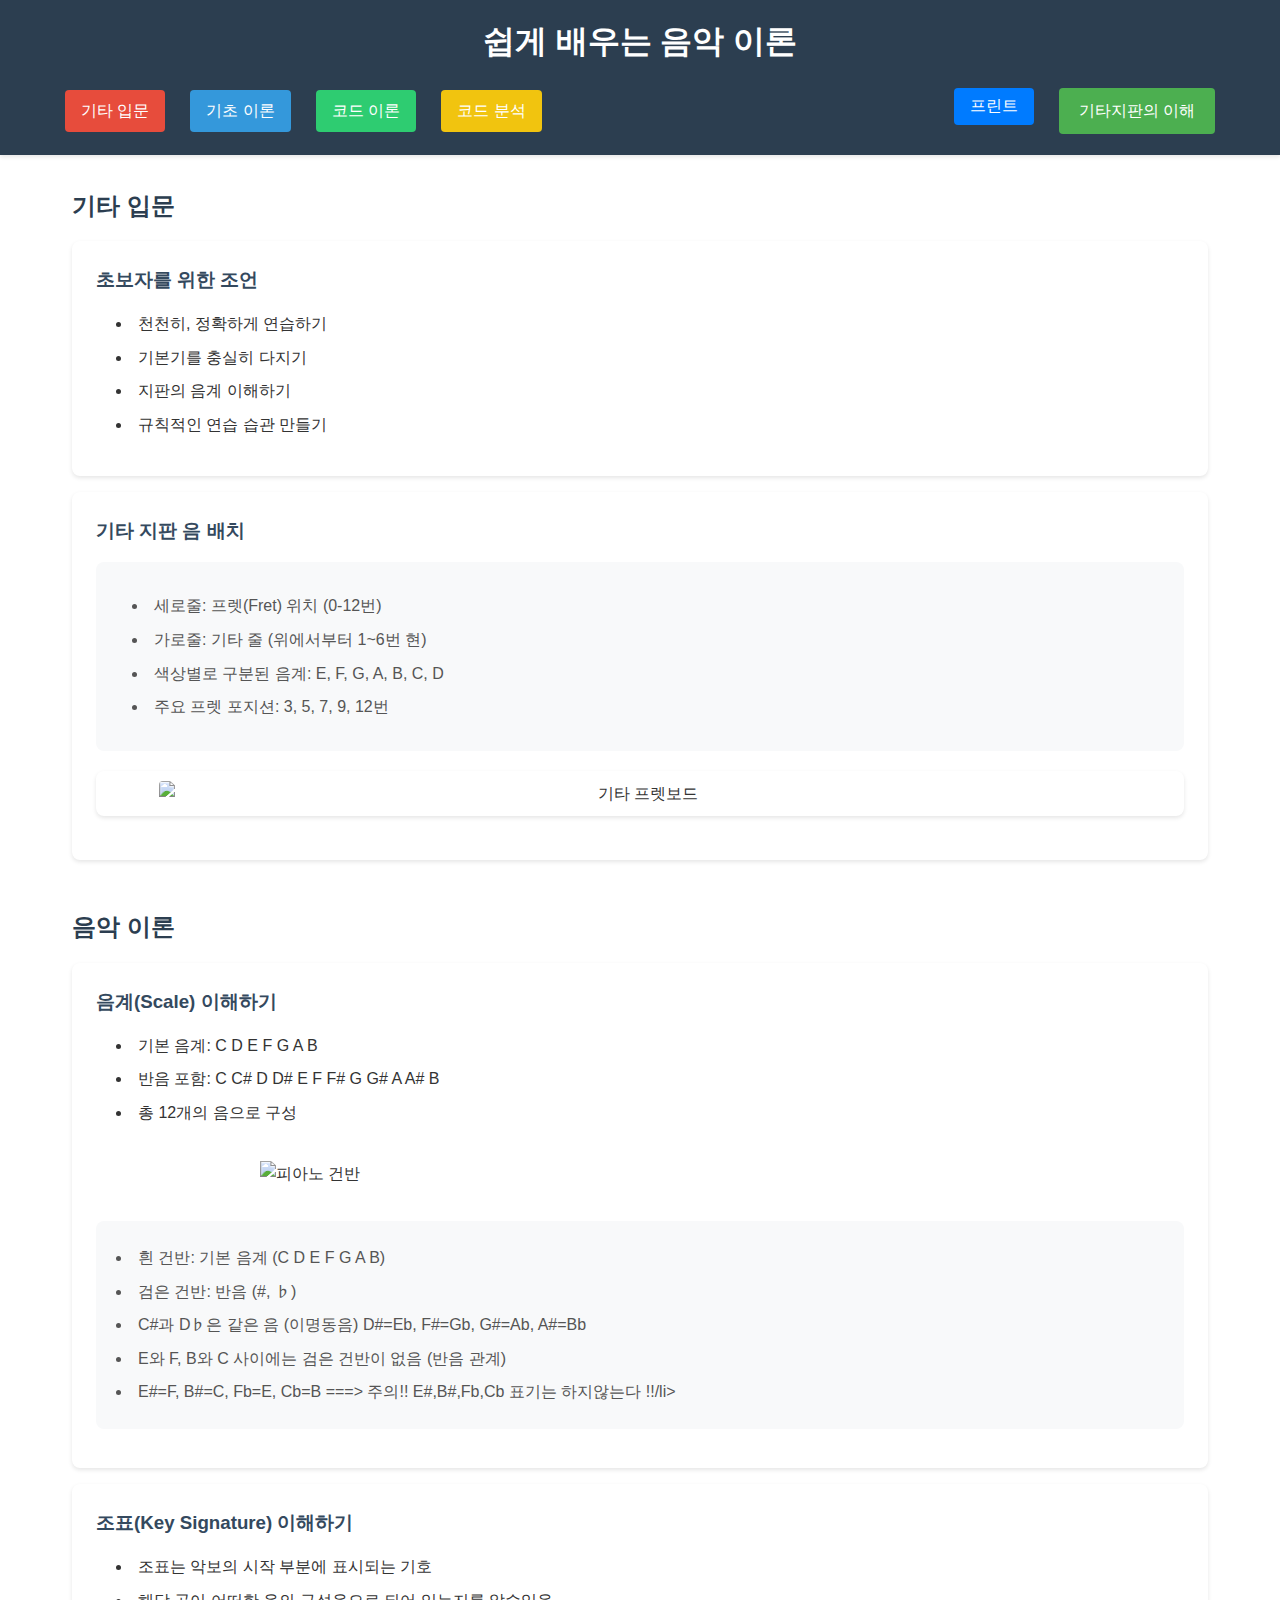
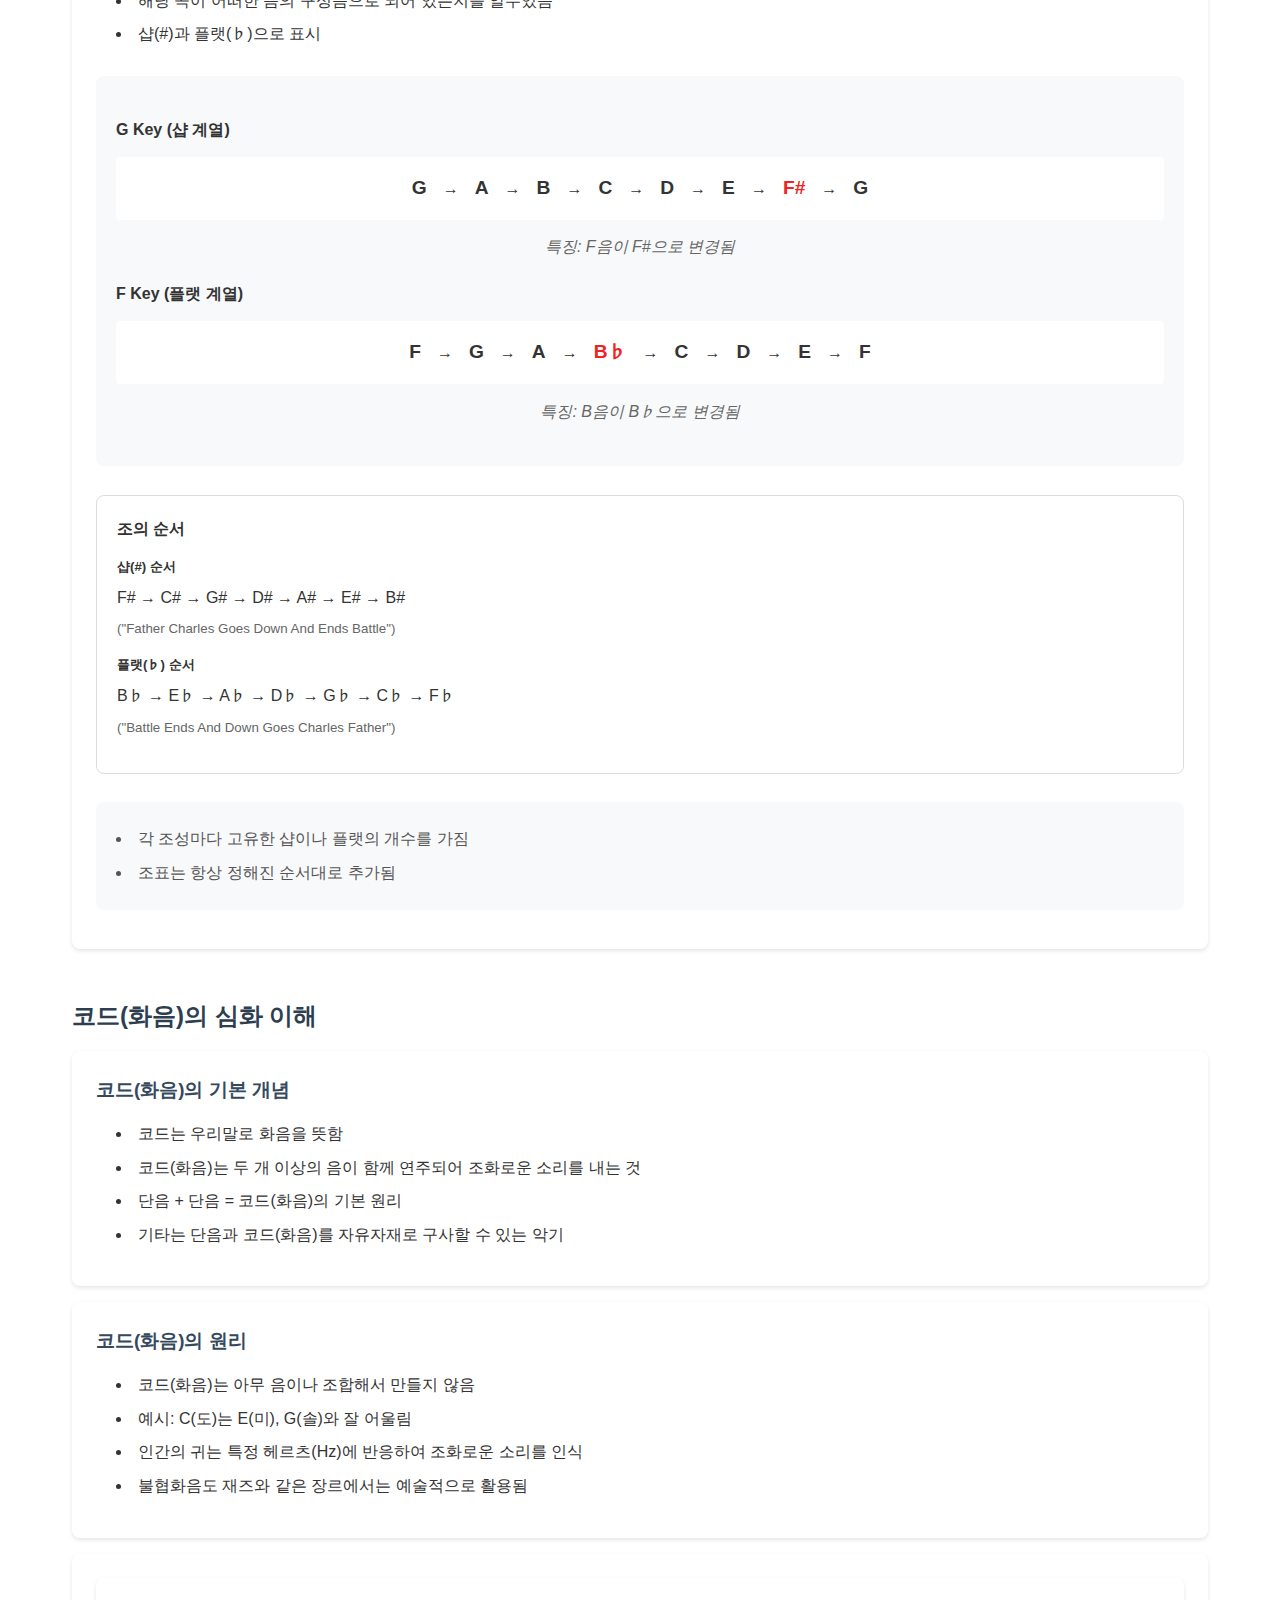
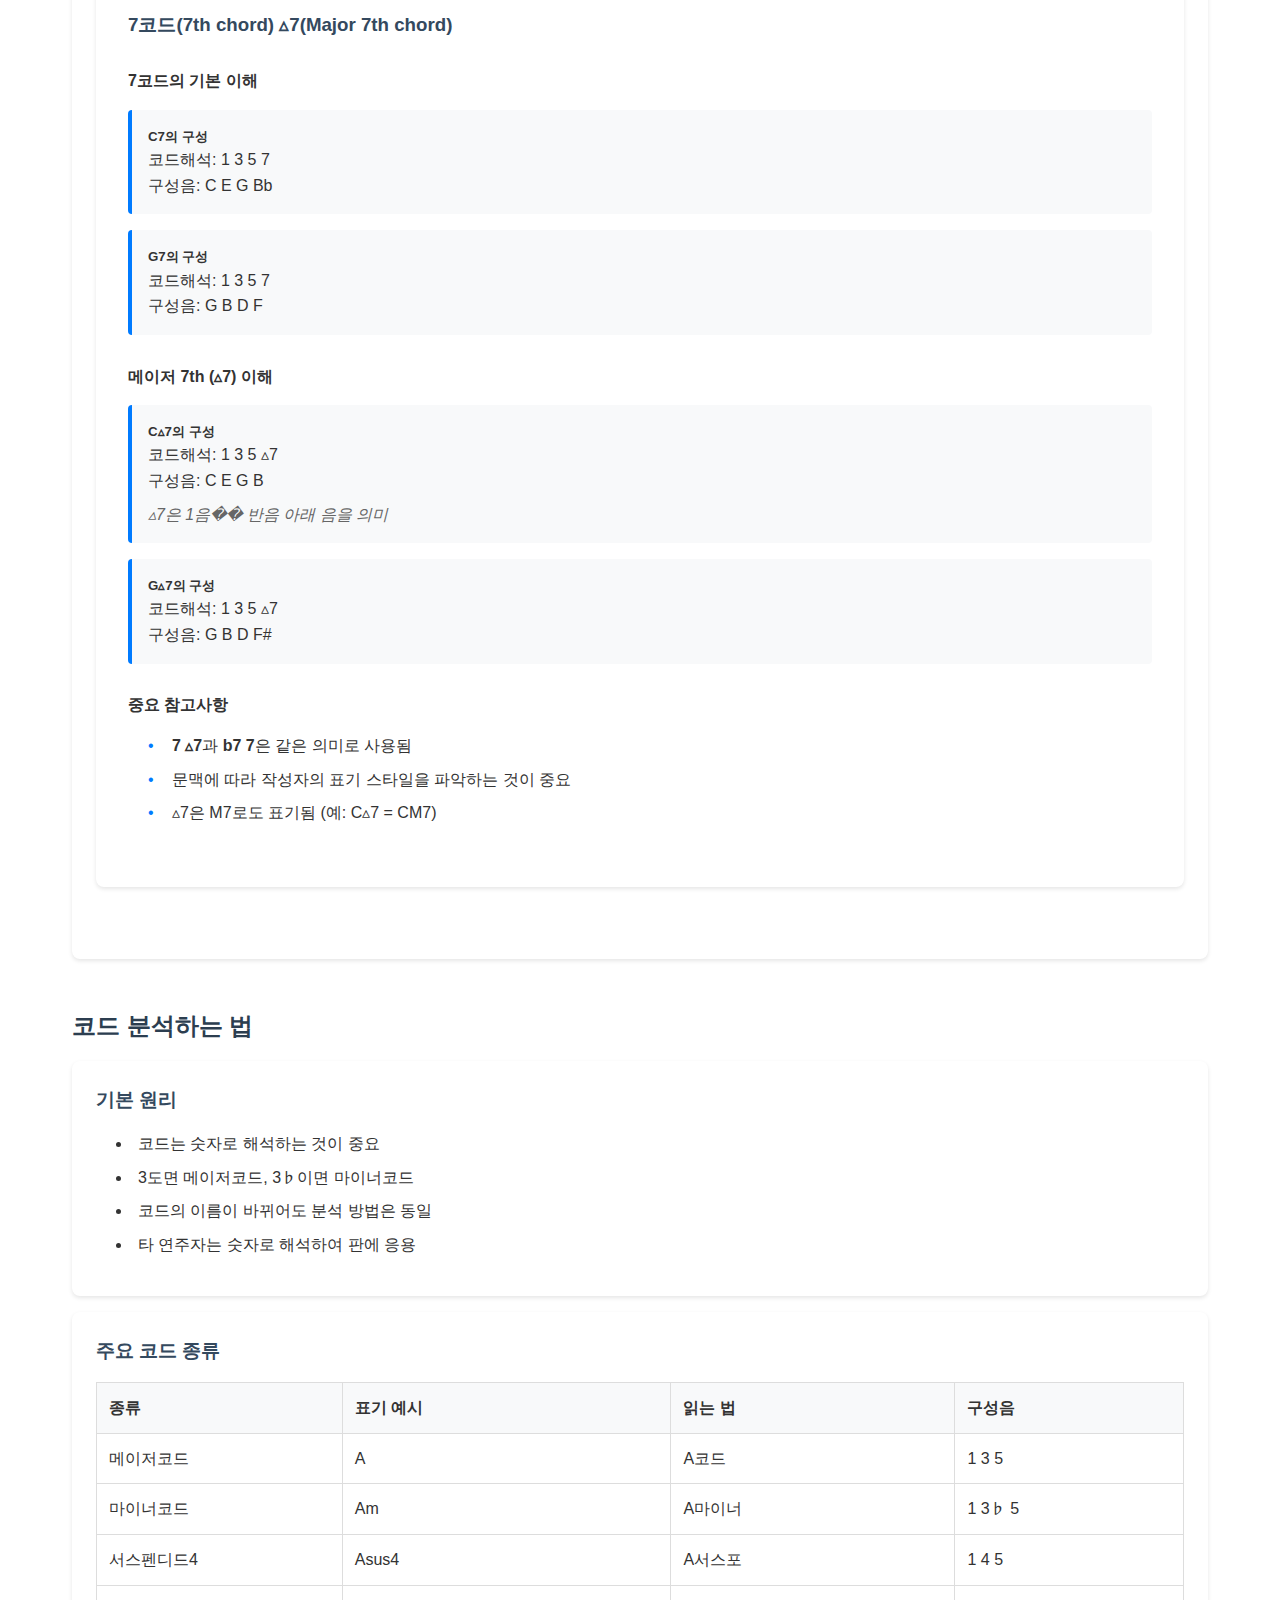
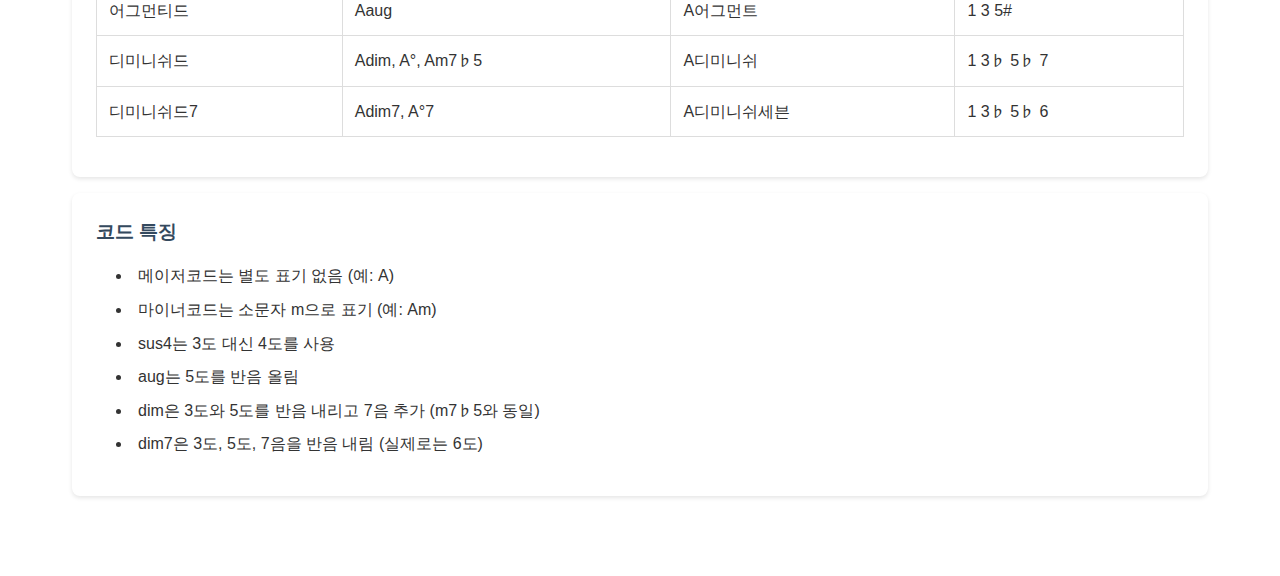
==== index.html @ e6c4d8d7 "Add files via upload" ====
<!DOCTYPE html>
<html lang="ko">
<head>
    <meta charset="utf-8">
    <title>쉽게 배우는 음악 이론</title>
    <link rel="stylesheet" href="style.css">
</head>
<body>
    <header>
        <h1>쉽게 배우는 음악 이론</h1>
        <nav>
            <ul>
                <div class="left-menu">
                    <li><a href="#guitar">기타 입문</a></li>
                    <li><a href="#basic">기초 이론</a></li>
                    <li><a href="#chord">코드 이론</a></li>
                    <li><a href="#chord-analysis">코드 분석</a></li>
                </div>
                <div class="right-menu">
                    <li><button onclick="window.print()" class="print-button">프린트</button></li>
                    <li><a href="fretboard.html" class="fretboard-button">기타지판의 이해</a></li>
                </div>
            </ul>
        </nav>
    </header>

    <main>
        <section id="guitar">
            <h2>기타 입문</h2>
            <div class="card">
                <h3>초보자를 위한 조언</h3>
                <ul>
                    <li>천천히, 정확하게 연습하기</li>
                    <li>기본기를 충실히 다지기</li>
                    <li>지판의 음계 이해하기</li>
                    <li>규칙적인 연습 습관 만들기</li>
                </ul>
            </div>

            <div class="card">
                <h3>기타 지판 음 배치</h3>
                <div class="fretboard-info">
                    <ul>
                        <li>세로줄: 프렛(Fret) 위치 (0-12번)</li>
                        <li>가로줄: 기타 줄 (위에서부터 1~6번 현)</li>
                        <li>색상별로 구분된 음계: E, F, G, A, B, C, D</li>
                        <li>주요 프렛 포지션: 3, 5, 7, 9, 12번</li>
                    </ul>
                </div>
                <div class="fretboard-container">
                    <img src="https://img1.daumcdn.net/thumb/R1280x0/?scode=mtistory2&fname=https%3A%2F%2Fblog.kakaocdn.net%2Fdn%2FcdEcaD%2FbtqDxvPH2CM%2F6kgVRKcQ5xBCrFmKII4WZ1%2Fimg.jpg" alt="기타 프렛보드" class="fretboard-image">
                </div>
            </div>
        </section>

        <section id="basic">
            <h2>음악 이론</h2>
            <div class="card">
                <h3>음계(Scale) 이해하기</h3>
                <ul>
                    <li>기본 음계: C D E F G A B</li>
                    <li>반음 포함: C C# D D# E F F# G G# A A# B</li>
                    <li>총 12개의 음으로 구성</li>
                </ul>
                
                <div class="piano-keyboard">
                    <img src="https://img1.daumcdn.net/thumb/R1280x0/?scode=mtistory2&fname=https%3A%2F%2Fblog.kakaocdn.net%2Fdn%2Fcqr8pn%2FbtsKnEsdoUC%2FKgVTXkWUJKGyU7qWvfPHV1%2Fimg.png" 
                         alt="피아노 건반" 
                         class="piano-image">
                </div>

                <ul class="piano-notes-info">
                    <li>흰 건반: 기본 음계 (C D E F G A B)</li>
                    <li>검은 건반: 반음 (#, ♭)</li>
                    <li>C#과 D♭은 같은 음 (이명동음) D#=Eb, F#=Gb, G#=Ab, A#=Bb</li>
                    <li>E와 F, B와 C 사이에는 검은 건반이 없음 (반음 관계)</li>
                    <li>E#=F, B#=C,  Fb=E, Cb=B  ===> 주의!! E#,B#,Fb,Cb 표기는 하지않는다 !!/li>
                </ul>
            </div>

            <div class="card">
                <h3>조표(Key Signature) 이해하기</h3>
                <ul>
                    <li>조표는 악보의 시작 부분에 표시되는 기호</li>
                    <li>해당 곡이 어떠한 음의 구성음으로 되어 있는지를 알수있음</li>
                    <li>샵(#)과 플랫(♭)으로 표시</li>
                </ul>

                <div class="key-signature">
                    <div class="key-example">
                        <h4>G Key (샵 계열)</h4>
                        <div class="scale-notes">
                            <span>G</span> →
                            <span>A</span> →
                            <span>B</span> →
                            <span>C</span> →
                            <span>D</span> →
                            <span>E</span> →
                            <span class="highlight">F#</span> →
                            <span>G</span>
                        </div>
                        <p class="key-info">특징: F음이 F#으로 변경됨</p>
                    </div>

                    <div class="key-example">
                        <h4>F Key (플랫 계열)</h4>
                        <div class="scale-notes">
                            <span>F</span> →
                            <span>G</span> →
                            <span>A</span> →
                            <span class="highlight">B♭</span> →
                            <span>C</span> →
                            <span>D</span> →
                            <span>E</span> →
                            <span>F</span>
                        </div>
                        <p class="key-info">특징: B음이 B♭으로 변경됨</p>
                    </div>
                </div>

                <div class="key-circle">
                    <h4>조의 순서</h4>
                    <div class="sharp-order">
                        <h5>샵(#) 순서</h5>
                        <p>F# → C# → G# → D# → A# → E# → B#</p>
                        <small>("Father Charles Goes Down And Ends Battle")</small>
                    </div>
                    <div class="flat-order">
                        <h5>플랫(♭) 순서</h5>
                        <p>B♭ → E♭ → A♭ → D♭ → G♭ → C♭ → F♭</p>
                        <small>("Battle Ends And Down Goes Charles Father")</small>
                    </div>
                </div>

                <ul class="key-tips">
                    
                    <li>각 조성마다 고유한 샵이나 플랫의 개수를 가짐</li>
                    <li>조표는 항상 정해진 순서대로 추가됨</li>
                </ul>
            </div>
        </section>

        <section id="chord">
            <h2>코드(화음)의 심화 이해</h2>
            <div class="card">
                <h3>코드(화음)의 기본 개념</h3>
                <ul>
                    <li>코드는 우리말로 화음을 뜻함</li>
                    <li>코드(화음)는 두 개 이상의 음이 함께 연주되어 조화로운 소리를 내는 것</li>
                    <li>단음 + 단음 = 코드(화음)의 기본 원리</li>
                    <li>기타는 단음과 코드(화음)를 자유자재로 구사할 수 있는 악기</li>
                </ul>
            </div>

            <div class="card">
                <h3>코드(화음)의 원리</h3>
                <ul>
                    <li>코드(화음)는 아무 음이나 조합해서 만들지 않음</li>
                    <li>예시: C(도)는 E(미), G(솔)와 잘 어울림</li>
                    <li>인간의 귀는 특정 헤르츠(Hz)에 반응하여 조화로운 소리를 인식</li>
                    <li>불협화음도 재즈와 같은 장르에서는 예술적으로 활용됨</li>
                </ul>
            </div>

            <div class="card">
                <section class="chord-section">
                    <h3>7코드(7th chord) ▵7(Major 7th chord)</h3>
                    
                    <div class="chord-explanation">
                        <h4>7코드의 기본 이해</h4>
                        
                        <div class="chord-example">
                            <h5>C7의 구성</h5>
                            <p>코드해석: 1 3 5 7</p>
                            <p>구성음: C E G Bb</p>
                        </div>

                        <div class="chord-example">
                            <h5>G7의 구성</h5>
                            <p>코드해석: 1 3 5 7</p>
                            <p>구성음: G B D F</p>
                        </div>
                    </div>

                    <div class="major-seventh">
                        <h4>메이저 7th (▵7) 이해</h4>
                        
                        <div class="chord-example">
                            <h5>C▵7의 구성</h5>
                            <p>코드해석: 1 3 5 ▵7</p>
                            <p>구성음: C E G B</p>
                            <p class="note">▵7은 1음�� 반음 아래 음을 의미</p>
                        </div>

                        <div class="chord-example">
                            <h5>G▵7의 구성</h5>
                            <p>코드해석: 1 3 5 ▵7</p>
                            <p>구성음: G B D F#</p>
                        </div>
                    </div>

                    <div class="important-notes">
                        <h4>중요 참고사항</h4>
                        <ul>
                            <li><strong>7 ▵7</strong>과 <strong>b7 7</strong>은 같은 의미로 사용됨</li>
                            <li>문맥에 따라 작성자의 표기 스타일을 파악하는 것이 중요</li>
                            <li>▵7은 M7로도 표기됨 (예: C▵7 = CM7)</li>
                        </ul>
                    </div>
                </section>
            </div>
        </section>

        <section id="chord-analysis">
            <h2>코드 분석하는 법</h2>
            <div class="card">
                <h3>기본 원리</h3>
                <ul>
                    <li>코드는 숫자로 해석하는 것이 중요</li>
                    <li>3도면 메이저코드, 3♭이면 마이너코드</li>
                    <li>코드의 이름이 바뀌어도 분석 방법은 동일</li>
                    <li>타 연주자는 숫자로 해석하여 판에 응용</li>
                </ul>
            </div>

            <div class="card">
                <h3>주요 코드 종류</h3>
                <table>
                    <tr>
                        <th>종류</th>
                        <th>표기 예시</th>
                        <th>읽는 법</th>
                        <th>구성음</th>
                    </tr>
                    <tr>
                        <td>메이저코드</td>
                        <td>A</td>
                        <td>A코드</td>
                        <td>1 3 5</td>
                    </tr>
                    <tr>
                        <td>마이너코드</td>
                        <td>Am</td>
                        <td>A마이너</td>
                        <td>1 3♭ 5</td>
                    </tr>
                    <tr>
                        <td>서스펜디드4</td>
                        <td>Asus4</td>
                        <td>A서스포</td>
                        <td>1 4 5</td>
                    </tr>
                    <tr>
                        <td>어그먼티드</td>
                        <td>Aaug</td>
                        <td>A어그먼트</td>
                        <td>1 3 5#</td>
                    </tr>
                    <tr>
                        <td>디미니쉬드</td>
                        <td>Adim, A°, Am7♭5</td>
                        <td>A디미니쉬</td>
                        <td>1 3♭ 5♭ 7</td>
                    </tr>
                    <tr>
                        <td>디미니쉬드7</td>
                        <td>Adim7, A°7</td>
                        <td>A디미니쉬세븐</td>
                        <td>1 3♭ 5♭ 6</td>
                    </tr>
                </table>
            </div>

            <div class="card">
                <h3>코드 특징</h3>
                <ul>
                    <li>메이저코드는 별도 표기 없음 (예: A)</li>
                    <li>마이너코드는 소문자 m으로 표기 (예: Am)</li>
                    <li>sus4는 3도 대신 4도를 사용</li>
                    <li>aug는 5도를 반음 올림</li>
                    <li>dim은 3도와 5도를 반음 내리고 7음 추가 (m7♭5와 동일)</li>
                    <li>dim7은 3도, 5도, 7음을 반음 내림 (실제로는 6도)</li>
                </ul>
            </div>
        </section>
    </main>
</body>
</html>
---- style.css ----
* {
    margin: 0;
    padding: 0;
    box-sizing: border-box;
}

body {
    font-family: 'Noto Sans KR', sans-serif;
    line-height: 1.6;
    color: #333;
}

header {
    background-color: #2c3e50;
    padding: 1rem;
    box-shadow: 0 2px 4px rgba(0,0,0,0.1);
}

header h1 {
    color: white;
    text-align: center;
    margin-bottom: 1rem;
}

nav {
    max-width: 1200px;
    margin: 0 auto;
    padding: 0 20px;
}

nav ul {
    list-style: none;
    padding: 0;
    margin: 0;
    display: flex;
    justify-content: space-between;
    align-items: center;
    width: 100%;
}

/* 왼쪽 메뉴 그룹 */
.left-menu {
    display: flex;
    gap: 15px;
}

/* 오른쪽 메뉴 그룹 */
.right-menu {
    display: flex;
    gap: 15px;
}

nav ul li {
    margin: 5px;
}

nav a, .print-button, .fretboard-button {
    display: inline-block;
    padding: 8px 16px;
    border-radius: 4px;
    text-decoration: none;
    font-weight: 500;
    transition: all 0.3s ease;
    color: white;
    background-color: #34495e;
    border: none;
    cursor: pointer;
}

nav a[href="#guitar"] {
    background-color: #e74c3c;
}

nav a[href="#basic"] {
    background-color: #3498db;
}

nav a[href="#chord"] {
    background-color: #2ecc71;
}

nav a[href="#chord-analysis"] {
    background-color: #f1c40f;
}

.print-button {
    background-color: #9b59b6;
}

.fretboard-button {
    background-color: #e67e22;
}

nav a:hover, .print-button:hover, .fretboard-button:hover {
    transform: translateY(-2px);
    box-shadow: 0 2px 8px rgba(0,0,0,0.2);
    opacity: 0.9;
}

@media (max-width: 768px) {
    nav ul {
        flex-direction: column;
        align-items: center;
    }

    nav ul li {
        width: 100%;
        max-width: 300px;
    }

    nav a, .print-button, .fretboard-button {
        display: block;
        text-align: center;
        width: 100%;
    }
}

@media print {
    nav {
        display: none;
    }
}

main {
    max-width: 1200px;
    margin: 0 auto;
    padding: 2rem;
}

section {
    margin-bottom: 3rem;
}

.card {
    background: white;
    border-radius: 8px;
    padding: 1.5rem;
    margin: 1rem 0;
    box-shadow: 0 2px 4px rgba(0,0,0,0.1);
}

h2 {
    color: #2c3e50;
    margin-bottom: 1rem;
}

h3 {
    color: #34495e;
    margin-bottom: 1rem;
}

ul {
    list-style-position: inside;
    margin-left: 1rem;
}

table {
    width: 100%;
    border-collapse: collapse;
    margin: 1rem 0;
}

th, td {
    padding: 0.75rem;
    border: 1px solid #ddd;
    text-align: left;
}

th {
    background-color: #f8f9fa;
}

.piano-keyboard {
    width: 100%;
    max-width: 800px;
    margin: 0 auto;
    padding: 20px;
}

.piano-image {
    width: 100%;
    height: auto;
    display: block;
}

.white-key {
    width: 60px;
    height: 180px;
    background: white;
    border: 1px solid #000;
    display: flex;
    flex-direction: column;
    align-items: center;
    justify-content: flex-end;
    padding-bottom: 20px;
    position: relative;
    z-index: 1;
}

.black-key {
    width: 40px;
    height: 120px;
    background: white;
    border: 1px solid #000;
    position: absolute;
    margin-left: -20px;
    z-index: 2;
    display: flex;
    flex-direction: column;
    align-items: center;
    justify-content: flex-end;
    padding-bottom: 20px;
}

.white-key span, .black-key span {
    font-size: 14px;
    color: #000;
    margin-bottom: 5px;
}

.piano-notes-info {
    margin-top: 2rem;
    padding: 1rem;
    background: #f8f9fa;
    border-radius: 8px;
}

.piano-notes-info li {
    margin-bottom: 0.5rem;
    color: #555;
}

.key-signature {
    margin: 1.8rem 0;
    padding: 20px;
    background: #f8f9fa;
    border-radius: 8px;
}

.key-example {
    margin: 1.35rem 0;
}

.scale-notes {
    margin: 0.9rem 0;
    display: flex;
    justify-content: center;
    align-items: center;
    gap: 1rem;
    padding: 1rem;
    background: white;
    border-radius: 4px;
}

.scale-notes span {
    font-weight: bold;
    font-size: 1.2em;
}

.scale-notes .highlight {
    color: #ee2323;
    font-weight: bold;
}

.key-info {
    color: #666;
    font-style: italic;
    text-align: center;
    margin-top: 0.5rem;
}

.key-circle {
    margin: 1.8rem 0;
    padding: 20px;
    background: white;
    border: 1px solid #ddd;
    border-radius: 8px;
}

.sharp-order, .flat-order {
    margin: 0.9rem 0;
}

.sharp-order h5, .flat-order h5 {
    color: #333;
    margin-bottom: 0.5rem;
}

.sharp-order small, .flat-order small {
    color: #666;
    display: block;
    margin-top: 0.5rem;
}

.key-tips {
    margin-top: 2rem;
    padding: 1rem;
    background: #f8f9fa;
    border-radius: 8px;
}

.key-tips li {
    margin-bottom: 0.5rem;
    color: #555;
}

.fretboard-container {
    width: 100%;
    margin: 20px 0;
    padding: 10px;
    background: #fff;
    border-radius: 8px;
    box-shadow: 0 2px 4px rgba(0,0,0,0.1);
}

.fretboard {
    background: #d4b895;
    padding: 15px;
    border-radius: 4px;
    border: 2px solid #8b7355;
}

.string {
    display: flex;
    justify-content: space-between;
    border-bottom: 2px solid #999;
    padding: 8px 0;
    position: relative;
}

.string:last-child {
    border-bottom: 3px solid #666;
}

.string span {
    width: 35px;
    height: 35px;
    display: flex;
    align-items: center;
    justify-content: center;
    font-weight: bold;
    color: #333;
    background: rgba(255, 255, 255, 0.2);
    border-radius: 50%;
    font-size: 0.9em;
}

.fret-numbers {
    display: flex;
    justify-content: space-between;
    padding: 10px 0;
    margin-top: 5px;
}

.fret-numbers span {
    width: 35px;
    text-align: center;
    font-weight: bold;
    color: #666;
}

/* 프렛 마커(도트) 표시 */
.fret-numbers span:nth-child(4),
.fret-numbers span:nth-child(6),
.fret-numbers span:nth-child(8),
.fret-numbers span:nth-child(10),
.fret-numbers span:nth-child(13) {
    position: relative;
}

.fret-numbers span:nth-child(4)::after,
.fret-numbers span:nth-child(6)::after,
.fret-numbers span:nth-child(8)::after,
.fret-numbers span:nth-child(10)::after,
.fret-numbers span:nth-child(13)::after {
    content: "•";
    position: absolute;
    top: -25px;
    left: 50%;
    transform: translateX(-50%);
    color: #666;
    font-size: 1.5em;
}

.fretboard-info {
    margin-top: 2rem;
    padding: 1rem;
    background: #f8f9fa;
    border-radius: 8px;
}

.fretboard-info h4 {
    margin-bottom: 1rem;
    color: #333;
}

.fretboard-info ul li {
    margin-bottom: 0.5rem;
    color: #555;
}

@media (max-width: 768px) {
    nav ul {
        flex-direction: column;
        align-items: center;
    }

    nav ul li {
        width: 100%;
        max-width: 300px;
    }

    nav a, .print-button, .fretboard-button {
        display: block;
        text-align: center;
        width: 100%;
    }
}

.fretboard-grid {
    border: 1px solid #000;
    padding: 20px;
    background: #fff;
    margin: 20px 0;
}

.string {
    display: grid;
    grid-template-columns: repeat(13, 1fr);
    border-bottom: 1px solid #000;
    height: 40px;
}

.string:last-of-type {
    border-bottom: 2px solid #000;
}

.string span {
    display: flex;
    align-items: center;
    justify-content: center;
    border-right: 1px solid #000;
    font-weight: bold;
    font-size: 0.9em;
}

.empty {
    border: 1px solid #000;
    border-radius: 50%;
    margin: 5px;
}

/* 음계별 색상 */
.note.e { color: #7B68EE; }
.note.f { color: #4169E1; }
.note.g { color: #3CB371; }
.note.a { color: #CD5C5C; }
.note.b { color: #DA70D6; }
.note.c { color: #90EE90; }
.note.d { color: #DAA520; }

.fret-numbers {
    display: grid;
    grid-template-columns: repeat(13, 1fr);
    margin-top: 10px;
    text-align: center;
}

.fret-numbers span {
    font-weight: bold;
    color: #666;
}

@media (max-width: 768px) {
    .string {
        height: 30px;
    }
    
    .string span {
        font-size: 0.8em;
    }
}

.fretboard-image {
    width: 100%;
    height: auto;
    display: block;
    border-radius: 4px;
}

.fretboard-info {
    margin-top: 1rem;
    padding: 1rem;
    background: #f8f9fa;
    border-radius: 8px;
}

.fretboard-info ul li {
    margin-bottom: 0.5rem;
    color: #555;
}

@media (max-width: 768px) {
    .fretboard-container {
        padding: 5px;
    }
    
    .fretboard-image {
        max-width: 100%;
    }
}

/* 프린트용 스타일 */
@media print {
    /* 프린트시 숨길 요소들 */
    header,
    nav,
    .print-button,
    .no-print {
        display: none !important;
    }

    /* A4 용지 설정 */
    @page {
        size: A4;
        margin: 2cm;
    }

    body {
        background: none;
        margin: 0;
        padding: 0;
    }

    main {
        max-width: none;
        padding: 0;
        margin: 0;
    }

    /* 섹션 페이지 나누기 설정 */
    section {
        page-break-before: always;
        margin-bottom: 2em;
        padding-top: 2em;
    }

    section:first-of-type {
        page-break-before: avoid;
    }

    /* 제목 설정 */
    h1 {
        font-size: 24pt;
        margin-bottom: 2em;
        text-align: center;
    }

    h2 {
        font-size: 18pt;
        margin-bottom: 1em;
        page-break-after: avoid;
    }

    h3 {
        font-size: 14pt;
        page-break-after: avoid;
    }

    /* 텍스트 설정 */
    p, li {
        font-size: 12pt;
        line-height: 1.5;
    }

    /* 이미지 설정 */
    img {
        max-width: 100%;
        page-break-inside: avoid;
    }

    /* 테이블 설정 */
    table {
        page-break-inside: avoid;
        font-size: 10pt;
    }

    /* 카드 스타일 수정 */
    .card {
        box-shadow: none;
        border: 1px solid #ddd;
        page-break-inside: avoid;
    }

    /* 피아노 키보드 설정 */
    .piano-keyboard {
        page-break-inside: avoid;
        transform: none;
        margin: 2em 0;
    }

    /* 프렛보드 설정 */
    .fretboard-container {
        page-break-inside: avoid;
        box-shadow: none;
    }

    /* 링크 URL 표시 */
    a[href]::after {
        content: " (" attr(href) ")";
        font-size: 10pt;
        color: #666;
    }

    /* 피아노 건반 프린트 설정 */
    .piano-keyboard {
        border: 1px solid #000;
        page-break-inside: avoid;
    }

    .white-key {
        border: 1px solid #000;
        background: #fff;
        color: #000;
    }

    .black-key {
        background: #fff; /* 흰색 배경으로 변경 */
        border: 2px solid #000; /* 진한 테두리 추가 */
        color: #000; /* 텍스트 색상 검정으로 */
        position: absolute;
        /* 기존 스타일 유지 */
    }

    /* 검은 건반임을 표시하기 위한 패턴 추가 */
    .black-key::before {
        content: '';
        position: absolute;
        top: 0;
        left: 0;
        right: 0;
        bottom: 0;
        background: repeating-linear-gradient(
            45deg,
            #000,
            #000 2px,
            #fff 2px,
            #fff 4px
        );
        opacity: 0.7;
    }

    /* 검은 건반의 텍스트가 패턴 위에 잘 보이도록 */
    .black-key span {
        position: relative;
        z-index: 1;
        background: #fff;
        padding: 2px;
    }
}

/* 프린트 버튼 스타일 */
.print-button {
    padding: 8px 16px;
    background: #007bff;
    color: white;
    border: none;
    border-radius: 4px;
    cursor: pointer;
    font-size: 1rem;
}

.print-button:hover {
    background: #0056b3;
}

.chord-section {
    padding: 2rem;
    background: #fff;
    border-radius: 8px;
    box-shadow: 0 2px 4px rgba(0,0,0,0.1);
}

.chord-explanation, .major-seventh, .important-notes {
    margin: 1.8rem 0;
}

.chord-example {
    background: #f8f9fa;
    padding: 1rem;
    margin: 1rem 0;
    border-left: 4px solid #007bff;
    border-radius: 4px;
}

.chord-example h4 {
    color: #007bff;
    margin-bottom: 0.5rem;
}

.note {
    color: #666;
    font-style: italic;
    margin-top: 0.5rem;
}

.important-notes ul {
    list-style-type: none;
    padding-left: 0;
}

.important-notes li {
    margin: 0.5rem 0;
    padding-left: 1.5rem;
    position: relative;
}

.important-notes li:before {
    content: "•";
    color: #007bff;
    position: absolute;
    left: 0;
}

/* 프렛보드 페이지 스타일 */
.fretboard-button {
    background-color: #4CAF50;
    color: white;
    padding: 10px 20px;
    border: none;
    border-radius: 4px;
    text-decoration: none;
    display: inline-block;
}

.fretboard-button:hover {
    background-color: #45a049;
}

.string-notes {
    width: 100%;
    border-collapse: collapse;
    margin: 20px 0;
}

.string-notes th, .string-notes td {
    border: 1px solid #ddd;
    padding: 8px;
    text-align: left;
}

.string-notes th {
    background-color: #f5f5f5;
}

.fretboard-container {
    margin: 20px 0;
    text-align: center;
}

.fretboard-image {
    max-width: 100%;
    height: auto;
}

.fretboard-explanation {
    margin-top: 20px;
    padding: 15px;
    background-color: #f9f9f9;
    border-radius: 4px;
}

/* 도수(계명) 섹션 스타일 */
blockquote {
    background: #f9f9f9;
    border-left: 4px solid #ccc;
    margin: 1.5em 10px;
    padding: 0.5em 10px;
    font-style: italic;
}

.note-table {
    overflow-x: auto;
    margin: 20px 0;
}

.note-table table {
    width: 100%;
    border-collapse: collapse;
    text-align: center;
}

.note-table td {
    border: 1px solid #ddd;
    padding: 8px;
    min-width: 40px;
}

.fretboard-images {
    display: flex;
    flex-direction: column;
    gap: 5px;
    margin: 10px 0;
}

.fretboard-image {
    max-width: 90%;
    height: auto;
    display: block;
    margin: 0 auto;
}

.card ul {
    padding-left: 20px;
    margin: 15px 0;
}

.card li {
    margin: 8px 0;
}

/* 프린트 스타일 최적화 */
@media print {
    /* 페이지 여백 최소화 */
    @page {
        margin: 0.5cm;
        size: auto;
    }

    /* 본문 여백 최소화 */
    body {
        margin: 0;
        padding: 0;
        min-height: 0 !important;
    }

    /* 컨테이너 최적화 */
    main {
        margin-bottom: 0;
        padding-bottom: 0;
    }

    /* 마지막 섹션 여백 제거 */
    section:last-child {
        margin-bottom: 0;
        padding-bottom: 0;
    }

    /* 마지막 카드 여백 제거 */
    .card:last-child {
        margin-bottom: 0;
        padding-bottom: 0;
    }

    /* 테이블 최적화 */
    table {
        page-break-inside: avoid;
        margin-bottom: 10px;
    }

    /* 불필���한 요소 숨기기 */
    footer, 
    .no-print {
        display: none !important;
    }

    /* 강제로 페이지 끝에서 잘리지 않도록 설정 */
    * {
        overflow: visible !important;
    }

    .fretboard-images {
        gap: 2px;
    }

    .fretboard-image {
        max-width: 85%;
        page-break-inside: avoid;
    }

    .fretboard-guide {
        margin: 10px 0;
        padding: 0;
    }

    .card {
        margin: 5px 0;
        padding: 5px;
    }
}

/* 네비게이션 컨테이너 스타일 */
nav {
    max-width: 1200px;
    margin: 0 auto;
    padding: 0 20px;
}

nav ul {
    list-style: none;
    padding: 0;
    margin: 0;
    display: flex;
    justify-content: space-between;
    align-items: center;
    width: 100%;
}

/* 왼쪽 메뉴 그룹 */
.left-menu {
    display: flex;
    gap: 15px;
}

/* 오른쪽 메뉴 그룹 */
.right-menu {
    display: flex;
    gap: 15px;
}

/* HTML 구조 수정 */
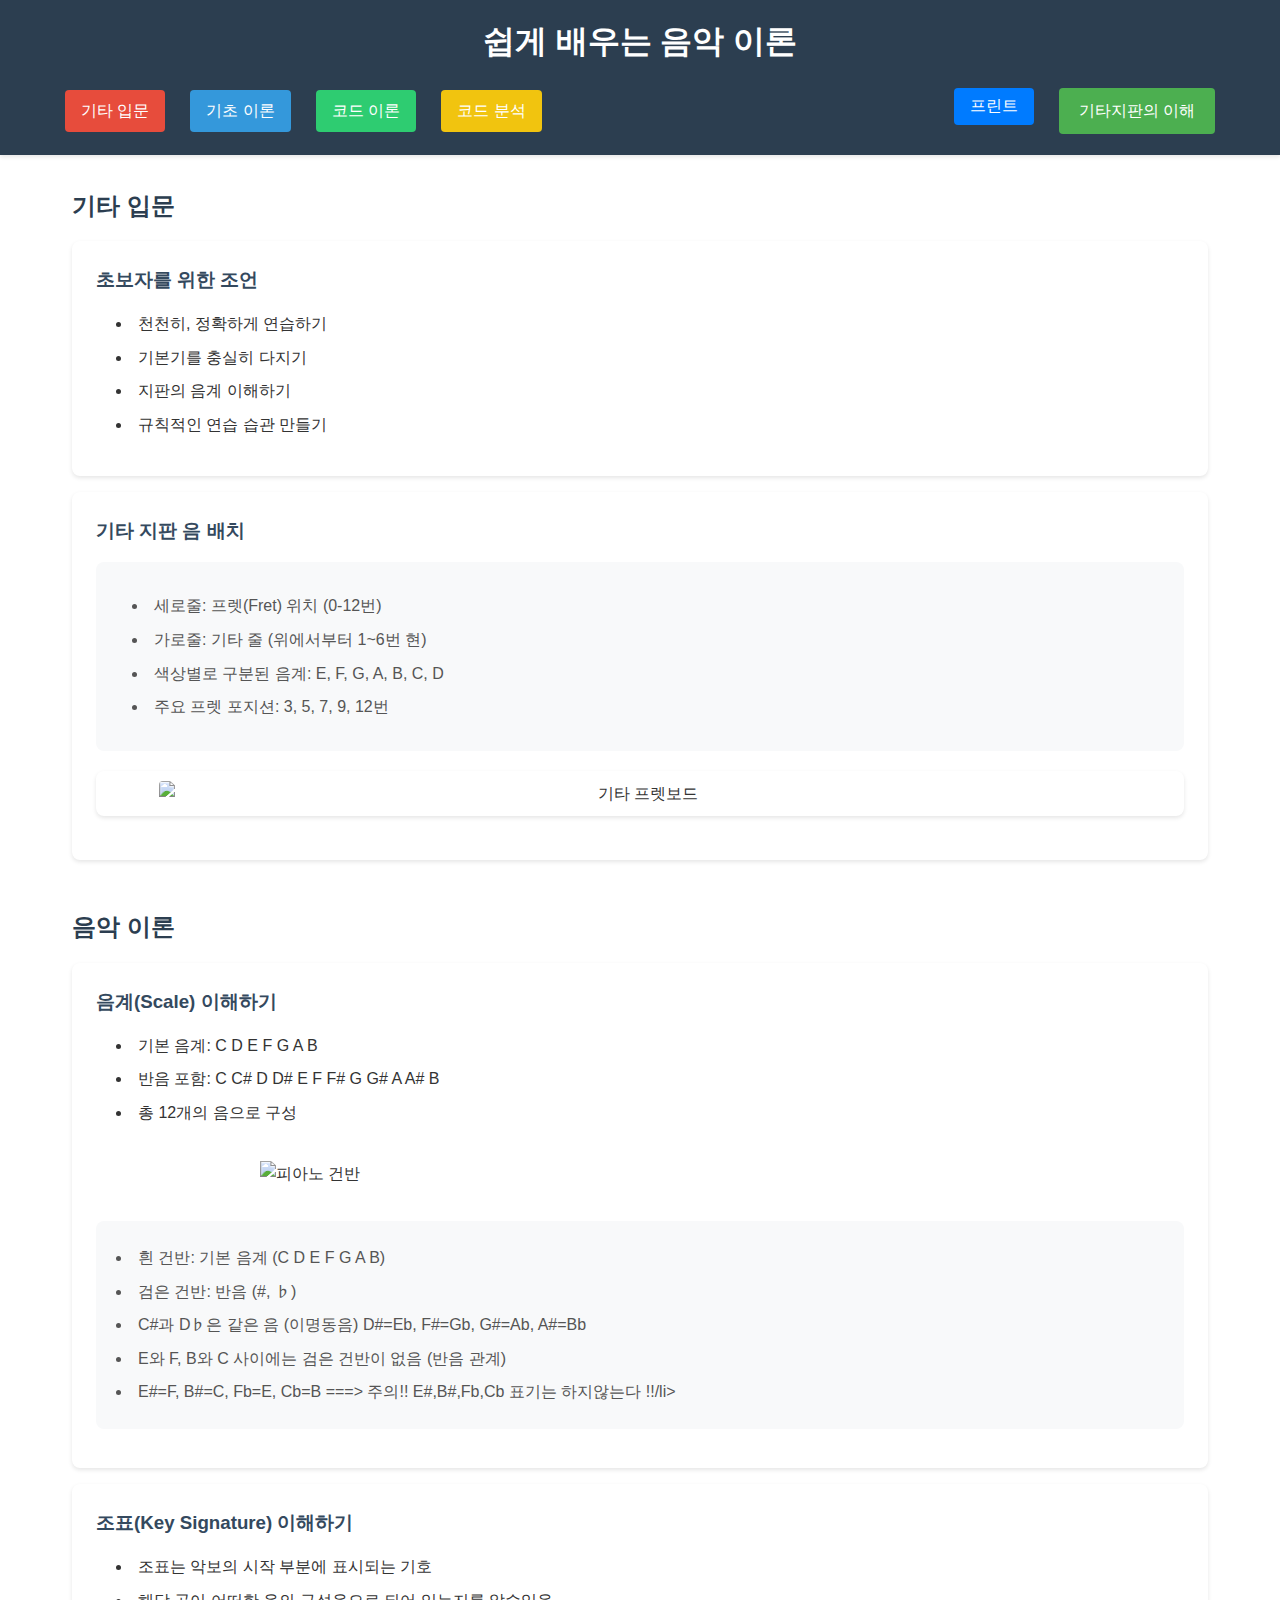
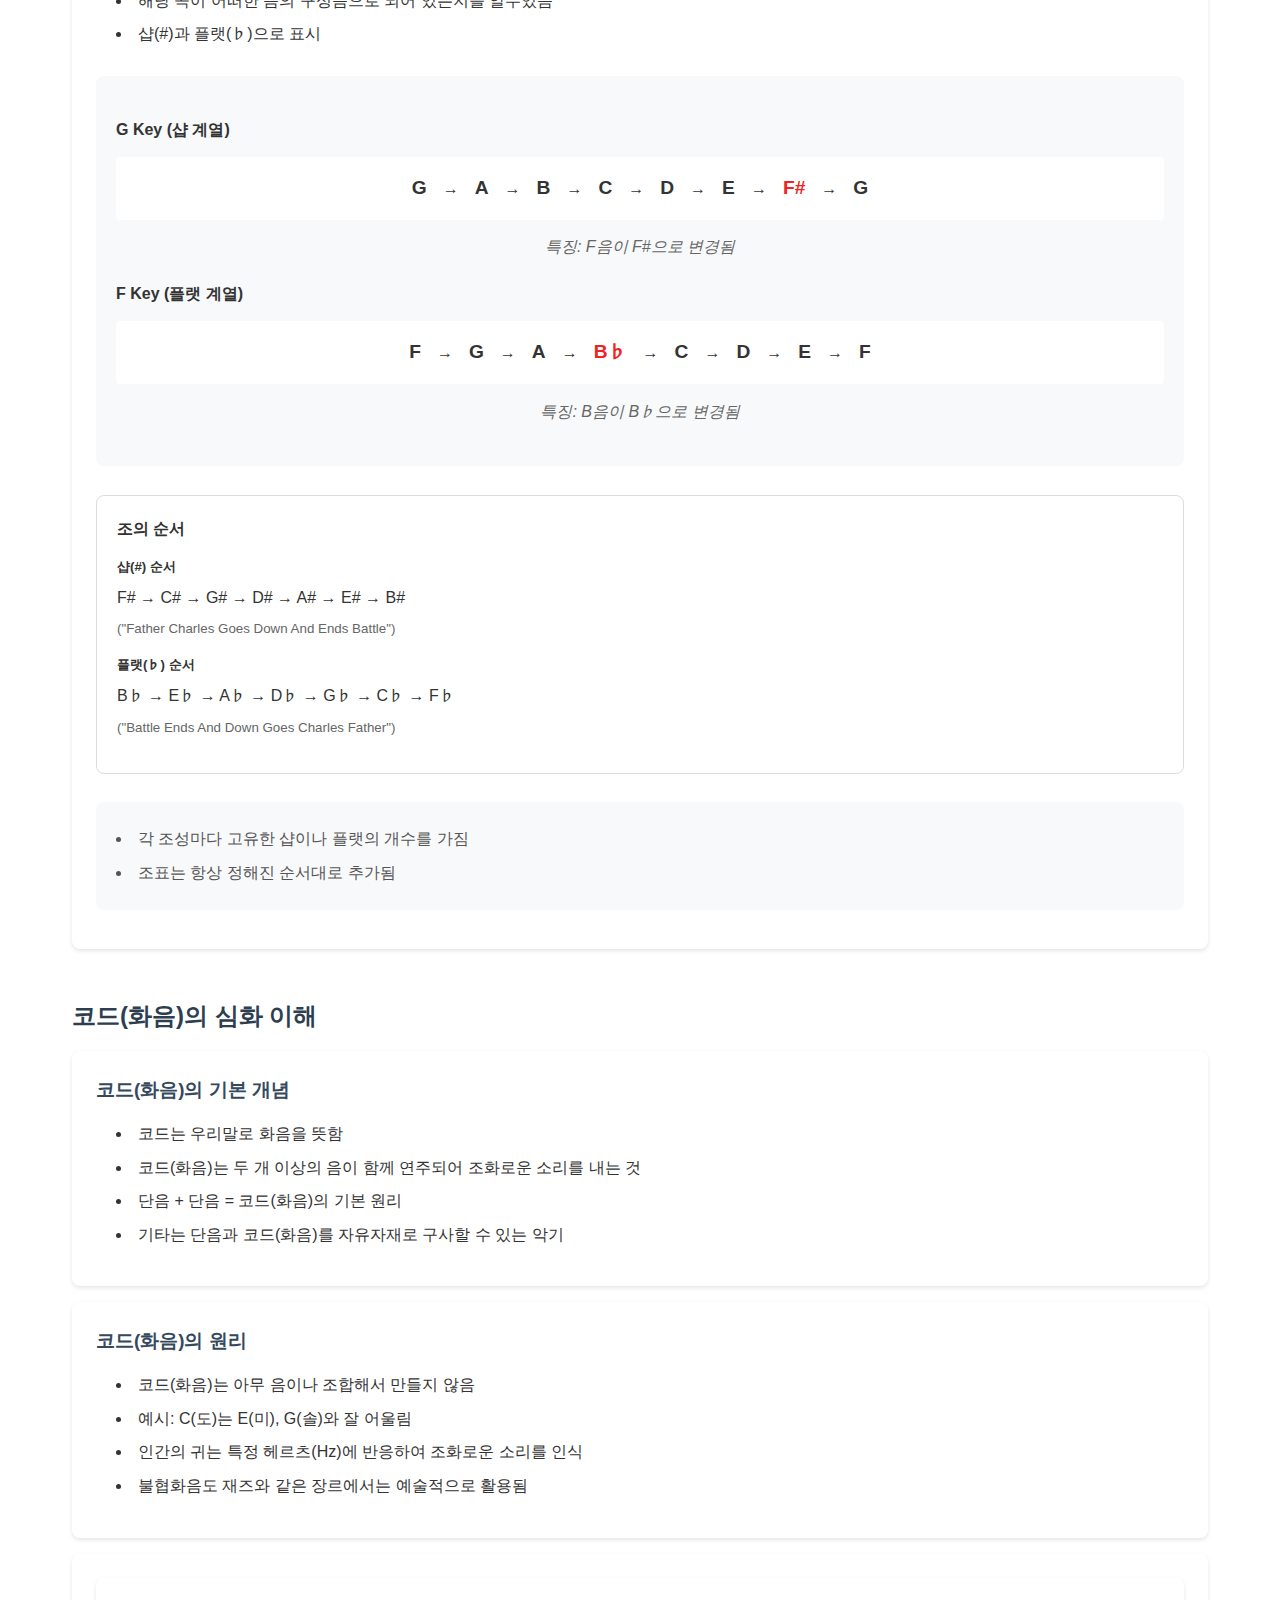
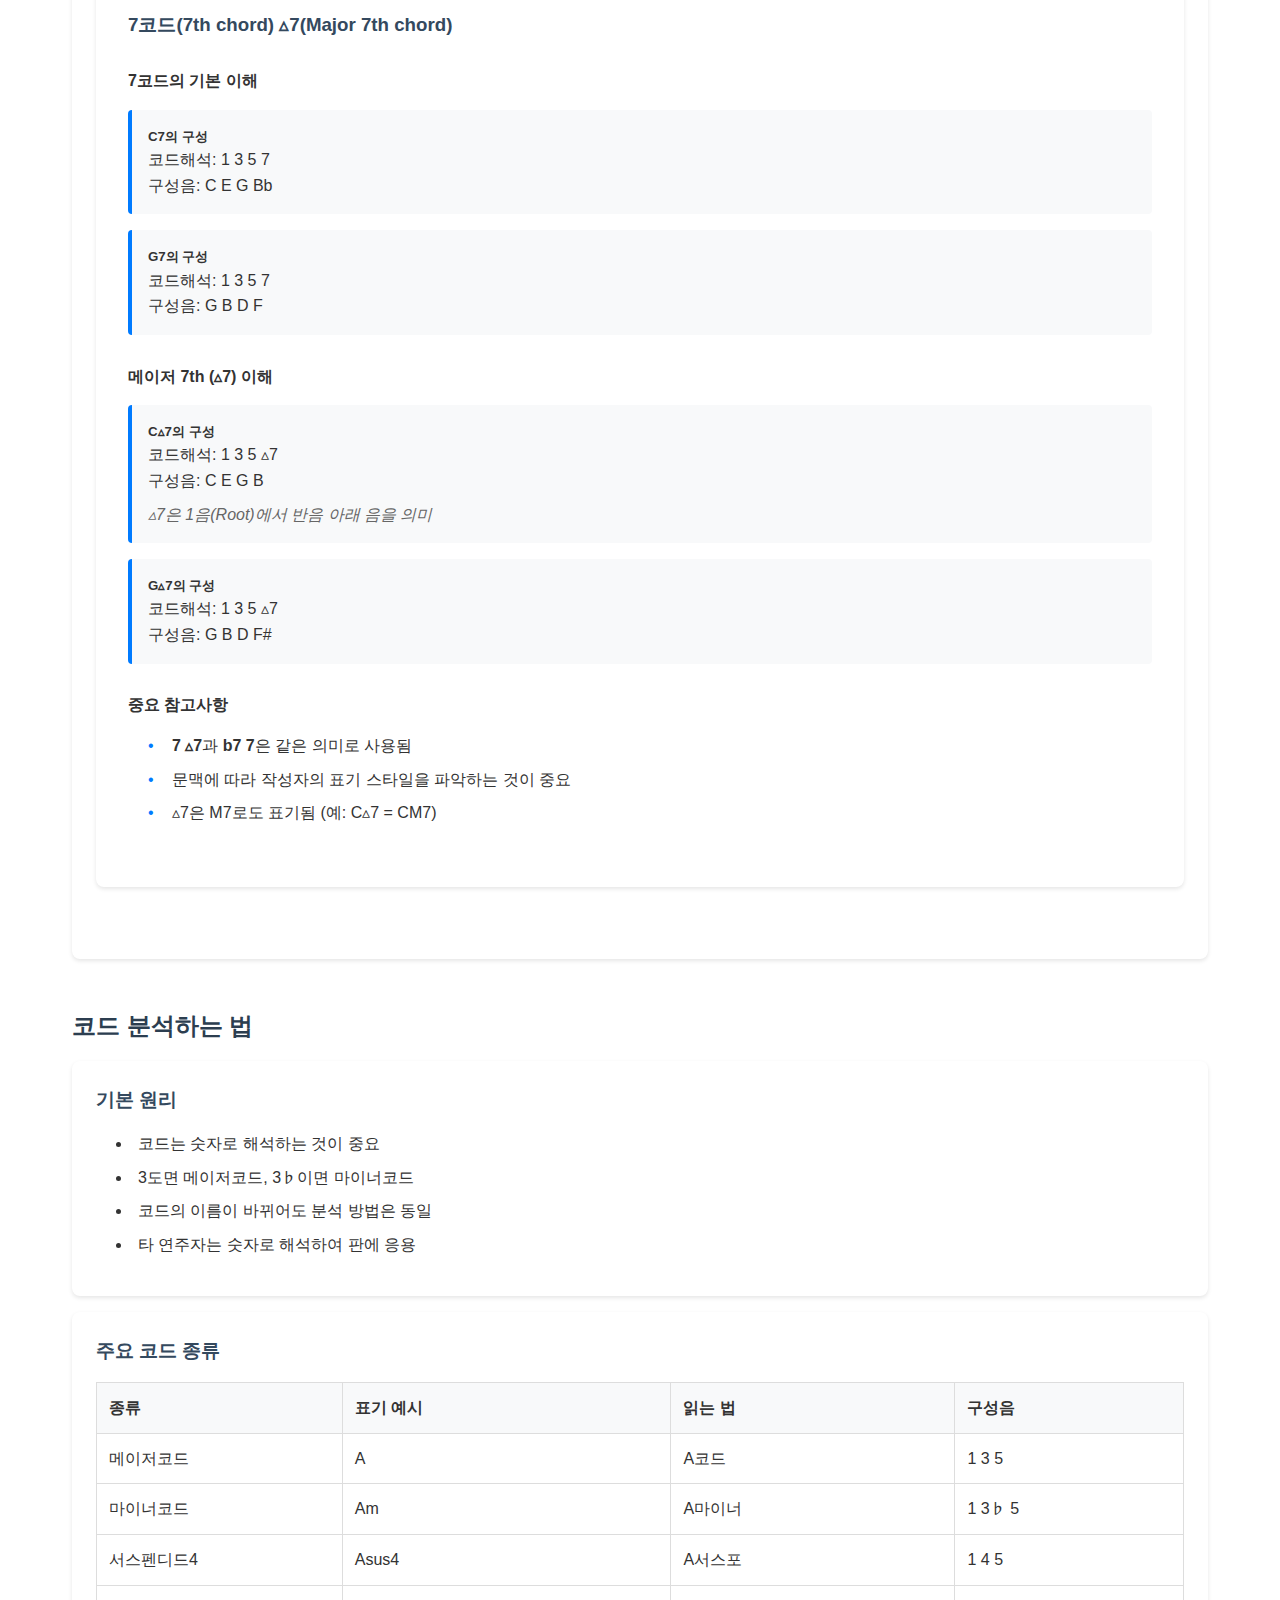
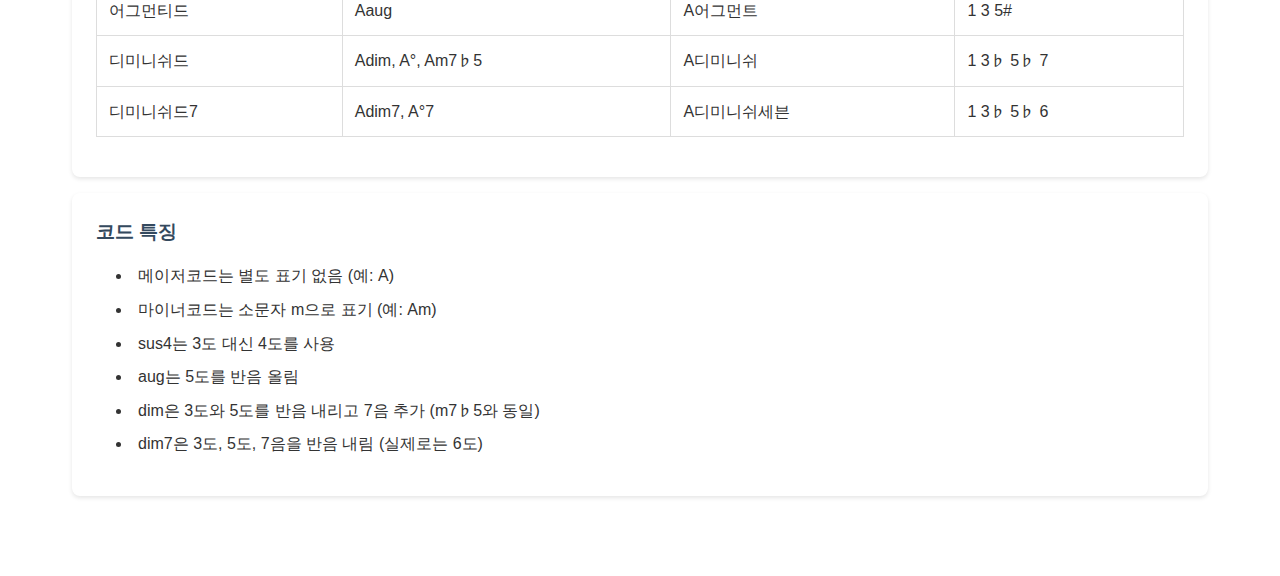
==== commit a552d0ff: "Add files via upload" ====
--- a/index.html
+++ b/index.html
@@ -189,7 +189,7 @@
                             <h5>C▵7의 구성</h5>
                             <p>코드해석: 1 3 5 ▵7</p>
                             <p>구성음: C E G B</p>
-                            <p class="note">▵7은 1음�� 반음 아래 음을 의미</p>
+                            <p class="note">▵7은 1음(Root)에서 반음 아래 음을 의미</p>
                         </div>
 
                         <div class="chord-example">
